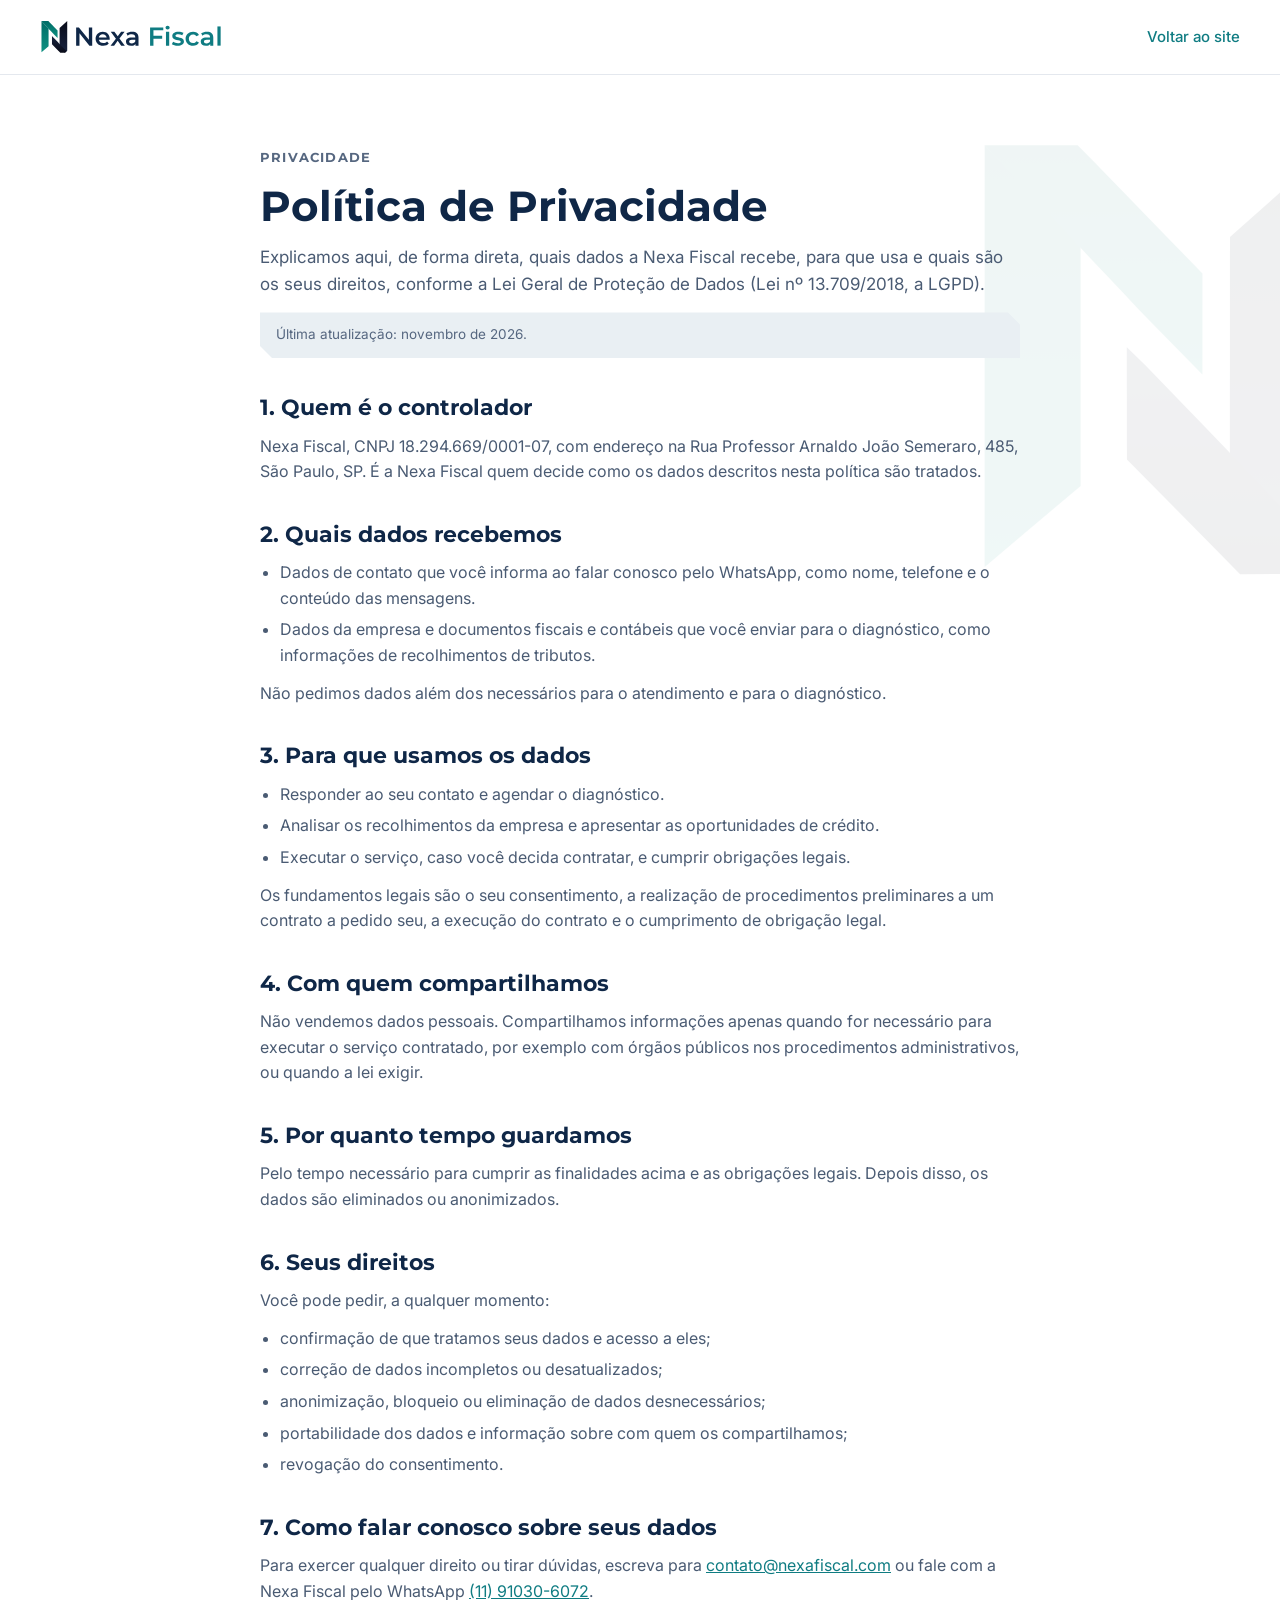
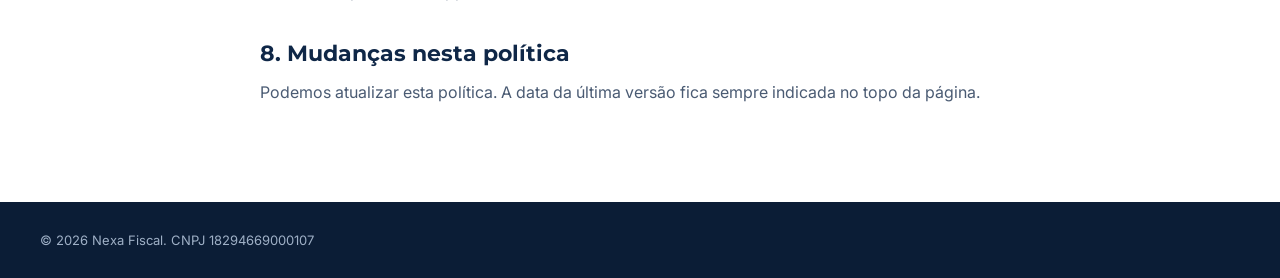
==== privacidade.html @ aec98409 "Add files via upload" ====
<!doctype html>
<html lang="pt-BR">
<head>
<meta charset="utf-8">
<meta name="viewport" content="width=device-width, initial-scale=1">
<title>Política de Privacidade | Nexa Fiscal</title>
<meta name="description" content="Saiba quais dados a Nexa Fiscal recebe, para que usa e quais são os seus direitos, conforme a LGPD.">
<link rel="canonical" href="https://nexafiscal.com/privacidade">
<meta name="theme-color" content="#0F2747">
<link rel="icon" href="/favicon.svg" type="image/svg+xml">
<meta property="og:type" content="website">
<meta property="og:locale" content="pt_BR">
<meta property="og:site_name" content="Nexa Fiscal">
<meta property="og:title" content="Política de Privacidade | Nexa Fiscal">
<meta property="og:url" content="https://nexafiscal.com/privacidade">
<meta property="og:image" content="https://nexafiscal.com/og-image.png">
<link rel="preconnect" href="https://fonts.googleapis.com">
<link rel="preconnect" href="https://fonts.gstatic.com" crossorigin>
<link href="https://fonts.googleapis.com/css2?family=Inter:wght@400;500;600&amp;family=Montserrat:wght@600;700&amp;display=swap" rel="stylesheet">
<link rel="stylesheet" href="/styles.css">
</head>
<body>
<div class="pv">

<div class="pv-top">
<img class="pv-wm" src="/img/nexa-icone.svg" alt="" aria-hidden="true">
<header style="border-bottom: 1px solid #E4E8EE; position: relative;">
<div style="max-width: 1200px; margin: 0 auto; padding: 20px 24px; display: flex; align-items: center; justify-content: space-between; gap: 24px;">
<a href="/" aria-label="Nexa Fiscal, voltar para a página inicial"><img src="/img/nexa-logo.svg" alt="Nexa Fiscal" width="182" height="34" style="height: 34px; width: auto; display: block;"></a>
<a href="/" style="font-size: 15px; font-weight: 500; text-decoration: none;">Voltar ao site</a>
</div>
</header>

<main class="pv-wrap" style="max-width: 760px; margin: 0 auto; padding: 72px 24px 96px; display: flex; flex-direction: column; gap: 36px;">

<div style="display: flex; flex-direction: column; gap: 14px;">
<span style="font-family: Montserrat, system-ui, sans-serif; font-weight: 700; font-size: 13px; letter-spacing: 1.2px; text-transform: uppercase; color: #566780;">Privacidade</span>
<h1 class="pv-h1" style="font-size: 42px; line-height: 1.15; font-weight: 700;">Política de Privacidade</h1>
<p style="font-size: 17px; color: #4A5B73;">Explicamos aqui, de forma direta, quais dados a Nexa Fiscal recebe, para que usa e quais são os seus direitos, conforme a Lei Geral de Proteção de Dados (Lei nº 13.709/2018, a LGPD).</p>
<p style="font-size: 13.5px; color: #566780; background: #E9EFF3; padding: 12px 22px 12px 16px; clip-path: polygon(0 0, calc(100% - 12px) 0, 100% 12px, 100% 100%, 12px 100%, 0 calc(100% - 12px));">Última atualização: novembro de 2026.</p>
</div>

<section style="display: flex; flex-direction: column; gap: 12px;">
<h2 style="font-size: 22px; line-height: 1.25;">1. Quem é o controlador</h2>
<p style="font-size: 16px; color: #4A5B73;">Nexa Fiscal, CNPJ 18.294.669/0001-07, com endereço na Rua Professor Arnaldo João Semeraro, 485, São Paulo, SP. É a Nexa Fiscal quem decide como os dados descritos nesta política são tratados.</p>
</section>

<section style="display: flex; flex-direction: column; gap: 12px;">
<h2 style="font-size: 22px; line-height: 1.25;">2. Quais dados recebemos</h2>
<ul style="font-size: 16px; color: #4A5B73;">
<li>Dados de contato que você informa ao falar conosco pelo WhatsApp, como nome, telefone e o conteúdo das mensagens.</li>
<li>Dados da empresa e documentos fiscais e contábeis que você enviar para o diagnóstico, como informações de recolhimentos de tributos.</li>
</ul>
<p style="font-size: 16px; color: #4A5B73;">Não pedimos dados além dos necessários para o atendimento e para o diagnóstico.</p>
</section>

<section style="display: flex; flex-direction: column; gap: 12px;">
<h2 style="font-size: 22px; line-height: 1.25;">3. Para que usamos os dados</h2>
<ul style="font-size: 16px; color: #4A5B73;">
<li>Responder ao seu contato e agendar o diagnóstico.</li>
<li>Analisar os recolhimentos da empresa e apresentar as oportunidades de crédito.</li>
<li>Executar o serviço, caso você decida contratar, e cumprir obrigações legais.</li>
</ul>
<p style="font-size: 16px; color: #4A5B73;">Os fundamentos legais são o seu consentimento, a realização de procedimentos preliminares a um contrato a pedido seu, a execução do contrato e o cumprimento de obrigação legal.</p>
</section>

<section style="display: flex; flex-direction: column; gap: 12px;">
<h2 style="font-size: 22px; line-height: 1.25;">4. Com quem compartilhamos</h2>
<p style="font-size: 16px; color: #4A5B73;">Não vendemos dados pessoais. Compartilhamos informações apenas quando for necessário para executar o serviço contratado, por exemplo com órgãos públicos nos procedimentos administrativos, ou quando a lei exigir.</p>
</section>

<section style="display: flex; flex-direction: column; gap: 12px;">
<h2 style="font-size: 22px; line-height: 1.25;">5. Por quanto tempo guardamos</h2>
<p style="font-size: 16px; color: #4A5B73;">Pelo tempo necessário para cumprir as finalidades acima e as obrigações legais. Depois disso, os dados são eliminados ou anonimizados.</p>
</section>

<section style="display: flex; flex-direction: column; gap: 12px;">
<h2 style="font-size: 22px; line-height: 1.25;">6. Seus direitos</h2>
<p style="font-size: 16px; color: #4A5B73;">Você pode pedir, a qualquer momento:</p>
<ul style="font-size: 16px; color: #4A5B73;">
<li>confirmação de que tratamos seus dados e acesso a eles;</li>
<li>correção de dados incompletos ou desatualizados;</li>
<li>anonimização, bloqueio ou eliminação de dados desnecessários;</li>
<li>portabilidade dos dados e informação sobre com quem os compartilhamos;</li>
<li>revogação do consentimento.</li>
</ul>
</section>

<section style="display: flex; flex-direction: column; gap: 12px;">
<h2 style="font-size: 22px; line-height: 1.25;">7. Como falar conosco sobre seus dados</h2>
<p style="font-size: 16px; color: #4A5B73;">Para exercer qualquer direito ou tirar dúvidas, escreva para <a href="mailto:contato@nexafiscal.com">contato@nexafiscal.com</a> ou fale com a Nexa Fiscal pelo WhatsApp <a href="https://wa.me/5511910306072?text=Ol%C3%A1!%20Li%20a%20Pol%C3%ADtica%20de%20Privacidade%20da%20Nexa%20Fiscal%20e%20tenho%20uma%20d%C3%BAvida%20sobre%20meus%20dados." target="_blank" rel="noopener">(11) 91030-6072</a>.</p>
</section>

<section style="display: flex; flex-direction: column; gap: 12px;">
<h2 style="font-size: 22px; line-height: 1.25;">8. Mudanças nesta política</h2>
<p style="font-size: 16px; color: #4A5B73;">Podemos atualizar esta política. A data da última versão fica sempre indicada no topo da página.</p>
</section>

</main>
</div>

<footer style="background: #0B1D36; color: #9FB0C6;">
<div style="max-width: 1200px; margin: 0 auto; padding: 28px 24px; font-size: 13px;">© 2026 Nexa Fiscal. CNPJ&nbsp;18294669000107</div>
</footer>

</div>
</body>
</html>
---- styles.css ----
html{scroll-behavior:auto}
@media (prefers-reduced-motion:no-preference){html{scroll-behavior:smooth}}
body{margin:0;background:#FFFFFF}
a{color:#0F7C82}a:hover{color:#0F2747}
.nb{font-family:Inter,system-ui,sans-serif;color:#0F2747;background:#FFFFFF;line-height:1.55}
.nb h1,.nb h2,.nb h3{font-family:Montserrat,system-ui,sans-serif;margin:0}
.nb p{margin:0}
.nb{--cut-xs:8px;--cut-s:14px;--cut-m:20px;--cut-l:32px}
.nb-cut-l{clip-path:polygon(0 0,calc(100% - var(--cut-l)) 0,100% var(--cut-l),100% 100%,var(--cut-l) 100%,0 calc(100% - var(--cut-l)))}
.nb-btn{clip-path:polygon(0 0,calc(100% - var(--cut-s)) 0,100% var(--cut-s),100% 100%,var(--cut-s) 100%,0 calc(100% - var(--cut-s)))}
.nb .nb-btn:focus-visible{outline:3px solid #FFFFFF;outline-offset:-6px;border-radius:0}
.nb-cut-m{clip-path:polygon(0 0,calc(100% - var(--cut-m)) 0,100% var(--cut-m),100% 100%,var(--cut-m) 100%,0 calc(100% - var(--cut-m)))}
.nb-ic{clip-path:polygon(0 0,calc(100% - 10px) 0,100% 10px,100% 100%,10px 100%,0 calc(100% - 10px))}
.nb-notch{position:relative}
.nb-notch{--n:64px}
.nb-notch::before{content:"";position:absolute;top:-2px;right:0;width:var(--n);height:calc(var(--n) + 2px);background:var(--prev);clip-path:polygon(0 0,100% 0,100% 100%,0 2px);z-index:2;pointer-events:none}
.nb-cta-box{position:relative;overflow:hidden}
.nb-cta-box>*{position:relative;z-index:1}
.nb-cta-box>.nb-wm2{position:absolute;z-index:0;right:-30px;top:50%;transform:translateY(-50%);height:130%;width:auto;opacity:.14;pointer-events:none}
.nb-btn{display:inline-flex;align-items:center;justify-content:center;gap:10px;min-height:50px;padding:0 26px;border-radius:0;font-family:Montserrat,system-ui,sans-serif;font-weight:700;font-size:15px;text-decoration:none;box-sizing:border-box;border:0;cursor:pointer;white-space:nowrap}
.nb-btn-primary{background:#0F2747;color:#FFFFFF}
.nb-btn-primary:hover{background:#16345C;color:#FFFFFF}
.nb-btn-green{background:#237A55;color:#FFFFFF}
.nb-btn-green:hover{background:#1C6446;color:#FFFFFF}
.nb-btn-green,.nb-btn-primary{position:relative;isolation:isolate;transition:transform .2s}
.nb-btn-green::after,.nb-btn-primary::after{content:"";position:absolute;inset:1.5px;z-index:-1;transition:background .2s;clip-path:polygon(0 0,calc(100% - var(--cut-s) + .7px) 0,100% calc(var(--cut-s) - .7px),100% 100%,calc(var(--cut-s) - .7px) 100%,0 calc(100% - var(--cut-s) + .7px))}
.nb-btn-green:hover,.nb-btn-primary:hover{transform:translateY(-2px)}
.nb-btn-green::before,.nb-hbtn::before{content:"";flex:none;width:18px;height:18px;background:currentColor;-webkit-mask:url("data:image/svg+xml,%3Csvg xmlns='http://www.w3.org/2000/svg' viewBox='0 0 24 24'%3E%3Cpath d='M17.472 14.382c-.297-.149-1.758-.867-2.03-.967-.273-.099-.471-.148-.67.15-.197.297-.767.966-.94 1.164-.173.199-.347.223-.644.075-.297-.15-1.255-.463-2.39-1.475-.883-.788-1.48-1.761-1.653-2.059-.173-.297-.018-.458.13-.606.134-.133.298-.347.446-.52.149-.174.198-.298.298-.497.099-.198.05-.371-.025-.52-.075-.149-.669-1.612-.916-2.207-.242-.579-.487-.5-.669-.51-.173-.008-.371-.01-.57-.01-.198 0-.52.074-.792.372-.272.297-1.04 1.016-1.04 2.479 0 1.462 1.065 2.875 1.213 3.074.149.198 2.096 3.2 5.077 4.487.709.306 1.262.489 1.694.625.712.227 1.36.195 1.871.118.571-.085 1.758-.719 2.006-1.413.248-.694.248-1.289.173-1.413-.074-.124-.272-.198-.57-.347m-5.421 7.403h-.004a9.87 9.87 0 01-5.031-1.378l-.361-.214-3.741.982.998-3.648-.235-.374a9.86 9.86 0 01-1.51-5.26c.001-5.45 4.436-9.884 9.888-9.884 2.64 0 5.122 1.03 6.988 2.898a9.825 9.825 0 012.893 6.994c-.003 5.45-4.437 9.884-9.885 9.884m8.413-18.297A11.815 11.815 0 0012.05 0C5.495 0 .16 5.335.157 11.892c0 2.096.547 4.142 1.588 5.945L.057 24l6.305-1.654a11.882 11.882 0 005.683 1.448h.005c6.554 0 11.89-5.335 11.893-11.893a11.821 11.821 0 00-3.48-8.413Z'/%3E%3C/svg%3E") center/contain no-repeat;mask:url("data:image/svg+xml,%3Csvg xmlns='http://www.w3.org/2000/svg' viewBox='0 0 24 24'%3E%3Cpath d='M17.472 14.382c-.297-.149-1.758-.867-2.03-.967-.273-.099-.471-.148-.67.15-.197.297-.767.966-.94 1.164-.173.199-.347.223-.644.075-.297-.15-1.255-.463-2.39-1.475-.883-.788-1.48-1.761-1.653-2.059-.173-.297-.018-.458.13-.606.134-.133.298-.347.446-.52.149-.174.198-.298.298-.497.099-.198.05-.371-.025-.52-.075-.149-.669-1.612-.916-2.207-.242-.579-.487-.5-.669-.51-.173-.008-.371-.01-.57-.01-.198 0-.52.074-.792.372-.272.297-1.04 1.016-1.04 2.479 0 1.462 1.065 2.875 1.213 3.074.149.198 2.096 3.2 5.077 4.487.709.306 1.262.489 1.694.625.712.227 1.36.195 1.871.118.571-.085 1.758-.719 2.006-1.413.248-.694.248-1.289.173-1.413-.074-.124-.272-.198-.57-.347m-5.421 7.403h-.004a9.87 9.87 0 01-5.031-1.378l-.361-.214-3.741.982.998-3.648-.235-.374a9.86 9.86 0 01-1.51-5.26c.001-5.45 4.436-9.884 9.888-9.884 2.64 0 5.122 1.03 6.988 2.898a9.825 9.825 0 012.893 6.994c-.003 5.45-4.437 9.884-9.885 9.884m8.413-18.297A11.815 11.815 0 0012.05 0C5.495 0 .16 5.335.157 11.892c0 2.096.547 4.142 1.588 5.945L.057 24l6.305-1.654a11.882 11.882 0 005.683 1.448h.005c6.554 0 11.89-5.335 11.893-11.893a11.821 11.821 0 00-3.48-8.413Z'/%3E%3C/svg%3E") center/contain no-repeat}
.nb-btn-green,.nb-btn-green:hover{background:#7FDDB3}
.nb-btn-green::after{background:linear-gradient(135deg,#2E9E6F,#237A55)}
.nb-btn-green:hover::after{background:linear-gradient(135deg,#237A55,#1C6446)}
.nb-btn-primary,.nb-btn-primary:hover{background:#5E7FA8}
.nb-btn-primary::after{background:#0F2747}
.nb-btn-primary:hover::after{background:#16345C}
@media (prefers-reduced-motion:reduce){.nb-btn-green:hover,.nb-btn-primary:hover{transform:none}}
.nb-btn-line{background:transparent;border:1.5px solid #B5C0CE;color:#0F2747}
.nb-btn-line:hover{border-color:#0F2747;color:#0F2747}
.nb-btn-ghost{position:relative;isolation:isolate;background:#44576F;border:0;color:#FFFFFF;min-height:44px;font-size:14px}
.nb-btn-ghost::before{content:"";position:absolute;inset:1px;z-index:-1;background:#223856;clip-path:polygon(0 0,calc(100% - var(--cut-s) + .6px) 0,100% calc(var(--cut-s) - .6px),100% 100%,calc(var(--cut-s) - .6px) 100%,0 calc(100% - var(--cut-s) + .6px))}
.nb-btn-ghost:hover{background:#44576F;color:#FFFFFF}
.nb-btn-ghost:hover::before{background:#354A64}
.nb-nav a{color:#26384F;text-decoration:none;font-weight:500;font-size:15px}
.nb-nav a:hover{color:#0F7C82}
.nb-skip{position:absolute;left:-9999px;top:8px;z-index:50;background:#0F2747;color:#FFFFFF;padding:10px 16px;border-radius:8px;font-weight:600;font-size:14px;text-decoration:none}
.nb-skip:focus{left:8px;color:#FFFFFF}
.nb-sr{position:absolute;width:1px;height:1px;overflow:hidden;clip:rect(0 0 0 0);white-space:nowrap}
.nb a:focus-visible,.nb button:focus-visible,.nb summary:focus-visible{outline:3px solid #0F7C82;outline-offset:3px;border-radius:6px}
#nb-creditos a:focus-visible,#nb-creditos button:focus-visible,.nb-foot a:focus-visible{outline-color:#6FD3A6}
.nb-head{position:sticky;top:0;z-index:20;margin-bottom:-85px;background:rgba(255,255,255,.72);-webkit-backdrop-filter:blur(18px) saturate(1.4);backdrop-filter:blur(18px) saturate(1.4);border-bottom:1px solid rgba(15,39,71,.08)}
.nb-hbtn{white-space:nowrap}
.nb-head{transition:background .25s}
.nb-head.nb-head-lt{background:rgba(255,255,255,.95)}
.nb-m{display:none}
.nb-logo-ic{display:none}
.nb-par{position:relative;background:#D5DDE7}
.nb-par::before{content:"";position:absolute;inset:1.5px;background:#FFFFFF;clip-path:polygon(0 0,calc(100% - var(--cut-m) + .9px) 0,100% calc(var(--cut-m) - .9px),100% 100%,calc(var(--cut-m) - .9px) 100%,0 calc(100% - var(--cut-m) + .9px))}
.nb-par>*{position:relative}
.nb-faq-list{counter-reset:q}
.nb-faq details{margin-bottom:10px;background:#F4F6F9;clip-path:polygon(0 0,calc(100% - 16px) 0,100% 16px,100% 100%,16px 100%,0 calc(100% - 16px));transition:background .2s}
.nb-faq details[open]{background:#E2F1F2}
.nb-faq summary::before{counter-increment:q;content:counter(q,decimal-leading-zero);flex:none;width:22px;font-family:Montserrat,system-ui,sans-serif;font-weight:700;font-size:14px;letter-spacing:1px;color:#0F7C82}
.nb-faq summary:hover{color:#0F7C82}
.nb .nb-faq summary:focus-visible{outline-offset:-6px}
.nb-faq .nb-faq-g{font-family:Montserrat,system-ui,sans-serif;font-weight:700;font-size:12px;letter-spacing:1.2px;text-transform:uppercase;color:#566780;margin:28px 0 12px}
.nb-faq .nb-faq-g:first-child{margin-top:0}
.nb-faq summary{list-style:none;cursor:pointer;display:flex;align-items:center;gap:16px;padding:22px 24px;font-family:Montserrat,system-ui,sans-serif;font-weight:600;font-size:18px;line-height:1.35;color:#0F2747}
.nb-faq summary::-webkit-details-marker{display:none}
.nb-faq summary svg{flex:none;margin-left:auto;transition:transform .2s}
.nb-faq details[open] summary svg{transform:rotate(180deg)}
.nb-faq .nb-ans{padding:0 24px 24px 62px;font-size:16px;color:#4A5B73;max-width:760px}
section[id]{scroll-margin-top:84px}
#nb-topo{position:relative;overflow:hidden}
#nb-topo>*{position:relative;z-index:1}
#nb-topo::before{content:"";position:absolute;inset:0;z-index:0;background-image:radial-gradient(rgba(15,39,71,.13) 1px,transparent 1.4px);background-size:24px 24px;-webkit-mask-image:linear-gradient(180deg,#000 0%,transparent 70%);mask-image:linear-gradient(180deg,#000 0%,transparent 70%)}
#nb-topo::after{content:"";position:absolute;z-index:0;width:640px;height:640px;right:-160px;top:-200px;border-radius:50%;background:radial-gradient(circle,rgba(15,124,130,.18),transparent 65%);pointer-events:none}
#nb-dor h2,#nb-dor>div>p{color:#FFFFFF !important}
#nb-dor .nb-dcard{background:#FFFFFF}
.nb-rise,.nb-rise2,.nb-rise3,.nb-hero-card{animation:nbrise .7s ease both}
.nb-rise2{animation-delay:.1s}
.nb-rise3{animation-delay:.2s}
.nb-hero-card{animation-delay:.3s}
@keyframes nbrise{from{opacity:0;transform:translate(-14px,14px)}to{opacity:1;transform:none}}
.nb-pill{display:inline-flex;align-items:center;gap:7px;padding:4px 0;margin-right:14px;background:transparent;font-size:14px;font-weight:500;color:#4A5B73}
.nb-pill svg{flex:none;width:16px;height:16px;padding:3px;box-sizing:border-box;background:#E2F1F2;border-radius:50%}
.nb-step{display:flex;align-items:center;gap:12px;font-size:14.5px;color:#E6ECF3;transition:opacity .3s}
.nb-step-wait{opacity:.5}
.nb-ico{width:22px;height:22px;border-radius:0;background:rgba(255,255,255,.16);clip-path:polygon(0 0,calc(100% - 7px) 0,100% 7px,100% 100%,7px 100%,0 calc(100% - 7px));display:flex;align-items:center;justify-content:center;flex:none;transition:background .3s}
.nb-ico-run{background:rgba(111,211,166,.6);animation:nbpulse 1s ease-in-out infinite}
.nb-ico-done{background:#6FD3A6}
.nb-marquee{overflow:hidden;-webkit-mask-image:linear-gradient(90deg,transparent,#000 10%,#000 90%,transparent);mask-image:linear-gradient(90deg,transparent,#000 10%,#000 90%,transparent)}
.nb-track{display:flex;align-items:center;width:max-content;animation:nbscroll 50s linear infinite}
.nb-marquee:hover .nb-track{animation-play-state:paused}
.nb-logo{flex:none;width:150px;height:64px;margin-right:56px;display:flex;align-items:center;justify-content:center}
.nb-logo img{max-width:150px;max-height:56px;width:auto;height:auto;object-fit:contain;filter:grayscale(1);opacity:.6;transition:filter .3s,opacity .3s}
.nb-logo:hover img{filter:none;opacity:1}
@keyframes nbscroll{to{transform:translateX(-50%)}}
.nb-val{font-family:Montserrat,system-ui,sans-serif;font-weight:700;font-variant-numeric:tabular-nums;letter-spacing:.3px;transition:filter .25s,opacity .25s,color .3s}
.nb-hidden{filter:blur(8px);opacity:.5;color:#FFFFFF}
.nb-scr{color:#6FD3A6}
.nb-shown{color:#FFFFFF}
.nb-tot-hidden{filter:blur(9px);opacity:.45;color:#0F2747}
.nb-tot-scr{color:#0F7C82}
.nb-tot-shown{color:#1C6446}
.nb-card{position:relative;background:#2C415D;transition:background .5s}
.nb-card::before{content:"";position:absolute;inset:1px;background:#19304E;transition:background .5s;clip-path:polygon(0 0,calc(100% - var(--cut-m) + .6px) 0,100% calc(var(--cut-m) - .6px),100% 100%,calc(var(--cut-m) - .6px) 100%,0 calc(100% - var(--cut-m) + .6px))}
.nb-card>*{position:relative}
.nb-card-on{background:#44867B !important}
.nb-card-on::before{background:#0F3550}
.nb-dot{width:8px;height:8px;border-radius:0;clip-path:polygon(0 0,5px 0,100% 3px,100% 100%,3px 100%,0 5px);background:#6FD3A6;display:inline-block}
.nb-dot-live{animation:nbpulse 1s ease-in-out infinite}
@keyframes nbpulse{50%{opacity:.25}}
.nb-chip{font-size:12px;font-weight:600;padding:4px 12px 4px 10px;border-radius:0;clip-path:polygon(0 0,calc(100% - 6px) 0,100% 6px,100% 100%,6px 100%,0 calc(100% - 6px))}
#nb-topo>.nb-wm{position:absolute;z-index:0;right:-70px;top:96px;height:640px;width:auto;opacity:.07;pointer-events:none}
.nb-chip-wait{background:rgba(255,255,255,.08);color:#9FB0C6}
.nb-chip-run{background:rgba(111,211,166,.14);color:#6FD3A6}
.nb-chip-ok{background:#6FD3A6;color:#0F2747}
.nb-foot a{color:#C3CEDD;text-decoration:none}
.nb-foot a:hover{color:#FFFFFF}
.nb-foot li{display:flex;align-items:center}
.nb-foot li>a,.nb-foot ul+a{display:inline-flex;align-items:center;line-height:20px}
.nb-foot ul+a{padding-left:28px;border-left:1px solid rgba(255,255,255,.2)}
.pv h1,.pv h2{font-family:Montserrat,system-ui,sans-serif;margin:0;color:#0F2747}
.pv p,.pv ul{margin:0}
.pv ul{padding-left:20px;display:flex;flex-direction:column;gap:6px}
.pv a:focus-visible{outline:3px solid #0F7C82;outline-offset:3px;border-radius:6px}
.pv{font-family:Inter,system-ui,sans-serif;color:#0F2747;background:#FFFFFF;line-height:1.6}
.pv-top>main{position:relative;z-index:1}
.pv-wm{position:absolute;right:-60px;top:130px;height:460px;width:auto;opacity:.06;pointer-events:none}
.pv-top{position:relative;overflow:hidden}
@media (max-width:860px){
.nb{--cut-xs:6px;--cut-s:10px;--cut-m:14px;--cut-l:22px}
#nb-topo>.nb-wm{height:360px;right:-90px;top:72px}
.nb-nav{display:none !important}
.nb-h1{font-size:clamp(26px,7.4vw,40px) !important}
.nb-h2{font-size:30px !important}
.nb-sec{padding-top:56px !important;padding-bottom:56px !important}
#nb-contato{padding-top:0 !important}
#nb-contato>div{padding:0 16px !important}
.nb-total{flex-direction:column !important;align-items:flex-start !important}
.nb-total-val{font-size:32px !important}
.nb-total{padding:24px 20px !important}
.nb-hin{padding:14px 16px !important;gap:12px !important}
.nb-logo-h{height:28px !important}
.nb-logo-ic{display:block !important;height:36px !important;width:auto}
.nb-hbtn{min-height:44px !important;padding:0 14px !important;font-size:13px !important}
.nb-d{display:none !important}
.nb-m{display:inline !important}
.nb-head{margin-bottom:-73px !important}
.nb-hero-in{padding:112px 20px 36px !important}
.nb-eco{padding:32px 22px !important;gap:32px !important}
.nb-cta-box{padding:48px 16px !important}
.nb-faq summary{font-size:16px}
.nb-hero-in{gap:36px !important}
.nb-hero-txt{align-items:center !important;text-align:center !important}
.nb-hero-btns,.nb-chips{justify-content:center !important}
.nb-hero-wrap{flex:1 1 100% !important;max-width:none !important}
.nb-hero-val{font-size:30px !important}
.nb-cdesc{min-height:0 !important}
.nb-hero-card{padding:22px !important}
.nb-hero-btns>a.nb-btn{width:100%;padding:0 12px}
#nb-topo .nb-marquee{margin-top:-8px}
#nb-topo>div:last-child{padding:32px 0 40px !important}
#nb-dor .nb-dcard{flex-direction:row !important;align-items:center !important;padding:18px !important;gap:14px !important}
#nb-dor .nb-dcard>span{flex:none}
#nb-dor>div{gap:24px !important}
#nb-dor h2{margin-top:-12px !important}
#nb-creditos>div{gap:28px !important}
#nb-creditos .nb-card{padding:22px !important}
#nb-stats>div{padding:48px 20px !important;gap:24px !important}
.nb-statgrid{grid-template-columns:1fr 1fr !important;gap:24px 16px !important}
#nb-stats div[style*="border-left"]{padding-left:12px !important}
#nb-stats span[style*="font-size: 38px"]{font-size:24px !important}
#nb-stats span[style*="14.5px"]{font-size:13px !important;line-height:1.4}
#nb-como>div{gap:28px !important}
#nb-como .nb-ccard{padding:24px !important}
#nb-como h3{font-size:22px !important}
#nb-economia .nb-epanel{padding:22px !important}
#nb-economia span[style*="font-size: 36px"]{font-size:30px !important}
#nb-confianca>div{gap:20px !important}
#nb-quem div[style*="gap: 56px"]{gap:28px !important}
#nb-quem img{max-width:220px !important;margin:0 auto}
.nb-faq summary{padding:18px 16px !important}
.nb-faq .nb-ans{padding:0 16px 20px 16px !important}
.nb-faq-side{position:static !important}
.nb-faq-in{gap:32px !important}
.nb-cta-box>.nb-wm2{height:110%;right:-50px}
.nb-notch{--n:32px}
.nb-psec{padding-top:40px !important}
.nb-par{padding:24px 20px !important;gap:20px !important}
.nb-par-ic{width:48px !important;height:48px !important}
.nb-stair{margin-top:0 !important}
.nb-par-logo{height:32px !important}
.nb-gsec{padding-top:16px !important;padding-bottom:56px !important}
.nb-gban{padding:28px 22px !important;gap:24px !important}
.nb-zg{font-size:44px !important}
.nb-glist{padding-left:0 !important;border-left:0 !important;gap:14px !important}
.nb-glist li{font-size:16px !important}
.nb-gseg{padding:22px 0 0 !important;border-left:0 !important;border-top:1px solid rgba(255,255,255,.35) !important;width:100%}
.nb-gseg img[alt="Tokio Marine"]{height:44px !important}
.nb-gseg img[alt="Porto"]{height:26px !important}
.nb-cta-box a.nb-btn{width:100%}
.nb-foot>div{padding:28px 20px 20px !important}
.pv-h1{font-size:30px !important}
.pv-wm{height:280px;right:-80px;top:110px}
.pv-wrap{padding:40px 20px 56px !important}
}
@media (max-width:980px){.nb-nav{display:none !important}}
@media (prefers-reduced-motion:reduce){.nb-track{animation:none}.nb-dot-live{animation:none}.nb-rise,.nb-rise2,.nb-rise3,.nb-hero-card,.nb-ico-run{animation:none}}
[hidden]{display:none !important}
.nb-card{display:flex;flex-direction:column}
.nb-card>div:last-child{margin-top:auto}
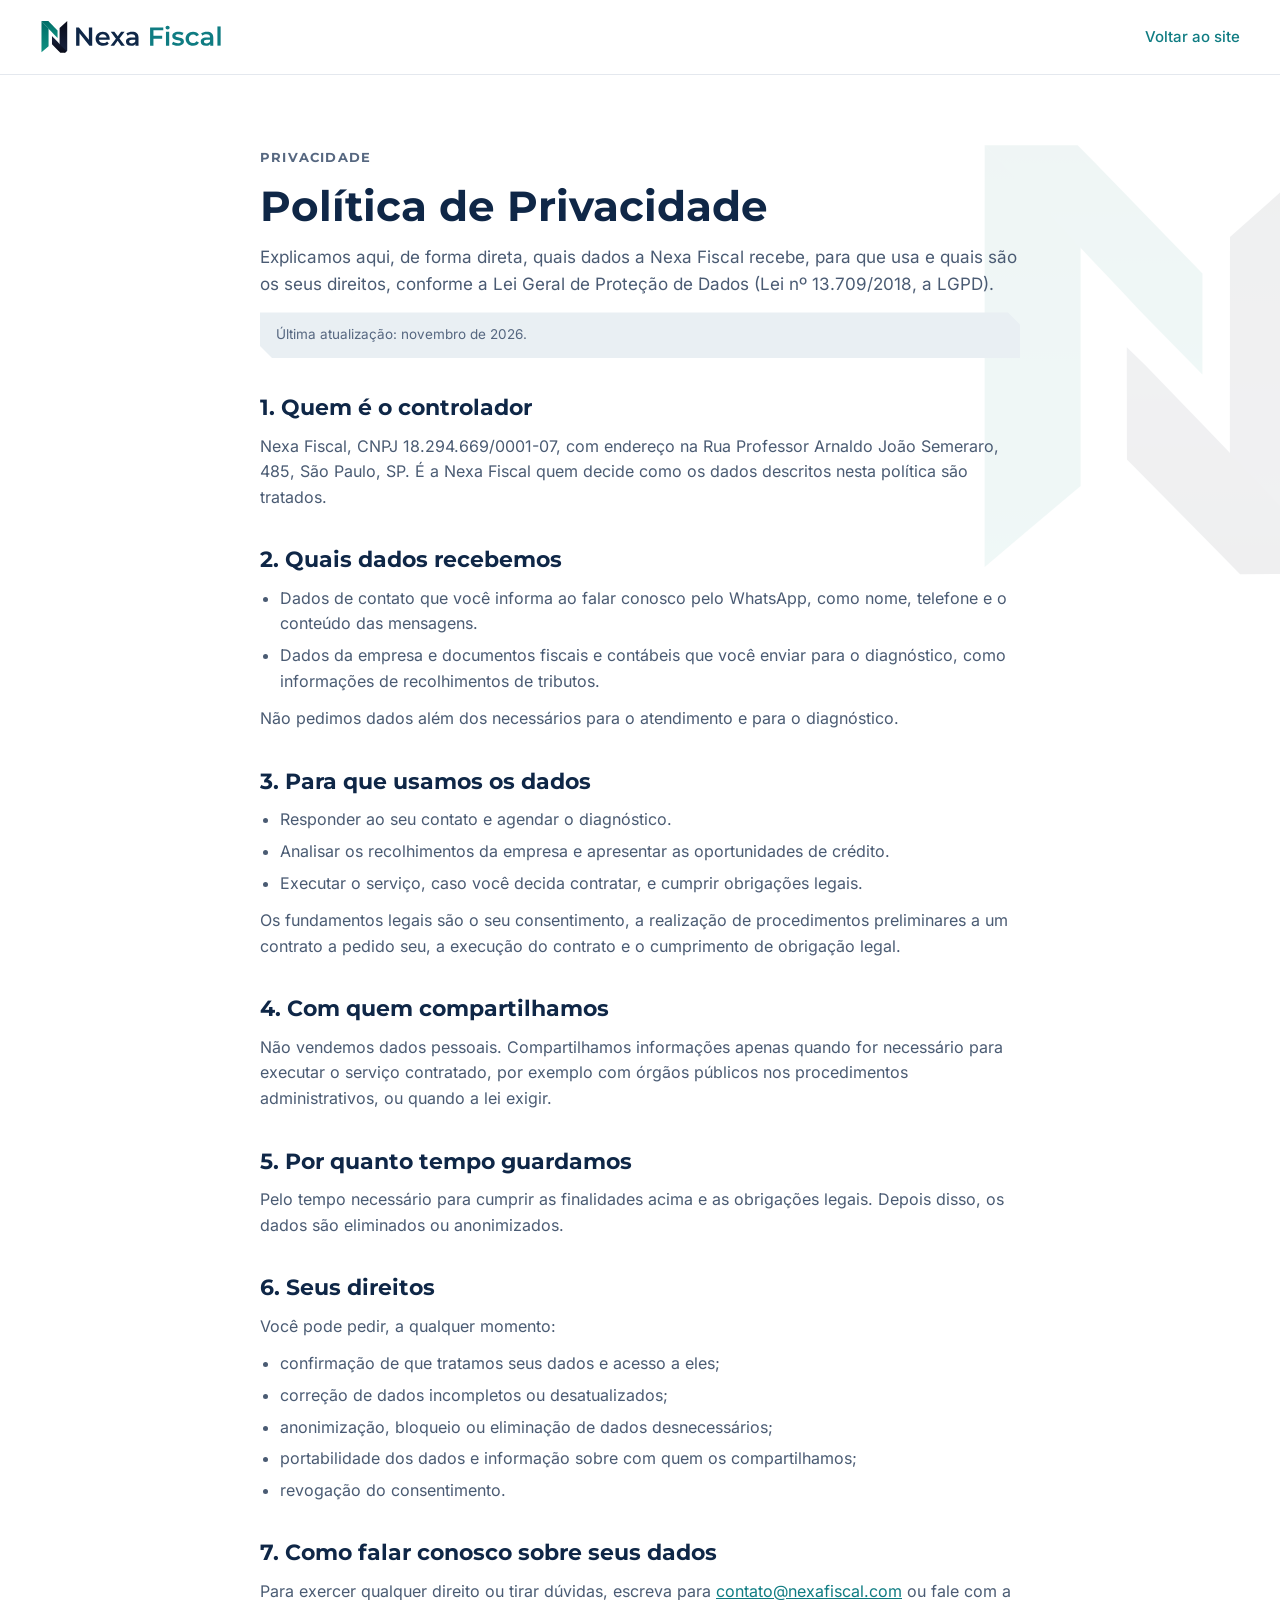
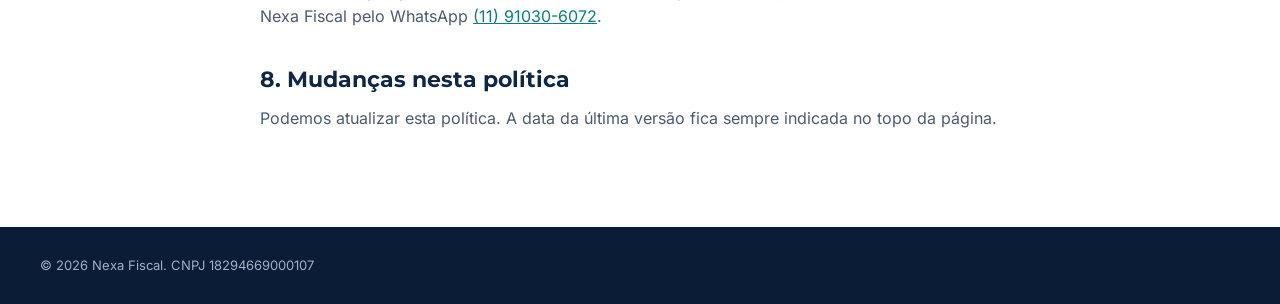
==== commit a13fcd77: "Performance: fontes locais, dimensões nas imagens do carrossel e card do hero sem fade (Lighthouse 1" ====
--- a/privacidade.html
+++ b/privacidade.html
@@ -14,9 +14,8 @@
 <meta property="og:title" content="Política de Privacidade | Nexa Fiscal">
 <meta property="og:url" content="https://nexafiscal.com/privacidade">
 <meta property="og:image" content="https://nexafiscal.com/og-image.png">
-<link rel="preconnect" href="https://fonts.googleapis.com">
-<link rel="preconnect" href="https://fonts.gstatic.com" crossorigin>
-<link href="https://fonts.googleapis.com/css2?family=Inter:wght@400;500;600&amp;family=Montserrat:wght@600;700&amp;display=swap" rel="stylesheet">
+<link rel="preload" href="/fonts/inter-400-500-600.woff2" as="font" type="font/woff2" crossorigin>
+<link rel="preload" href="/fonts/montserrat-600-700.woff2" as="font" type="font/woff2" crossorigin>
 <link rel="stylesheet" href="/styles.css">
 </head>
 <body>
--- a/styles.css
+++ b/styles.css
@@ -1,3 +1,5 @@
+@font-face{font-family:'Inter';font-style:normal;font-weight:400 600;font-display:swap;src:url(/fonts/inter-400-500-600.woff2) format('woff2');unicode-range:U+0000-00FF, U+0131, U+0152-0153, U+02BB-02BC, U+02C6, U+02DA, U+02DC, U+0304, U+0308, U+0329, U+2000-206F, U+20AC, U+2122, U+2191, U+2193, U+2212, U+2215, U+FEFF, U+FFFD}
+@font-face{font-family:'Montserrat';font-style:normal;font-weight:600 700;font-display:swap;src:url(/fonts/montserrat-600-700.woff2) format('woff2');unicode-range:U+0000-00FF, U+0131, U+0152-0153, U+02BB-02BC, U+02C6, U+02DA, U+02DC, U+0304, U+0308, U+0329, U+2000-206F, U+20AC, U+2122, U+2191, U+2193, U+2212, U+2215, U+FEFF, U+FFFD}
 html{scroll-behavior:auto}
 @media (prefers-reduced-motion:no-preference){html{scroll-behavior:smooth}}
 body{margin:0;background:#FFFFFF}
@@ -52,9 +54,10 @@
 .nb-head.nb-head-lt{background:rgba(255,255,255,.95)}
 .nb-m{display:none}
 .nb-logo-ic{display:none}
-.nb-par{position:relative;background:#D5DDE7}
-.nb-par::before{content:"";position:absolute;inset:1.5px;background:#FFFFFF;clip-path:polygon(0 0,calc(100% - var(--cut-m) + .9px) 0,100% calc(var(--cut-m) - .9px),100% 100%,calc(var(--cut-m) - .9px) 100%,0 calc(100% - var(--cut-m) + .9px))}
-.nb-par>*{position:relative}
+.nb-par{position:relative;background:#F4F6F9}
+.nb-par .nb-btn-line{position:relative;isolation:isolate;border:0;background:#B5C0CE;transition:background .2s}
+.nb-par .nb-btn-line::before{content:"";position:absolute;inset:1.5px;z-index:-1;background:#F4F6F9;clip-path:polygon(0 0,calc(100% - var(--cut-s) + .9px) 0,100% calc(var(--cut-s) - .9px),100% 100%,calc(var(--cut-s) - .9px) 100%,0 calc(100% - var(--cut-s) + .9px))}
+.nb-par .nb-btn-line:hover{background:#0F2747}
 .nb-faq-list{counter-reset:q}
 .nb-faq details{margin-bottom:10px;background:#F4F6F9;clip-path:polygon(0 0,calc(100% - 16px) 0,100% 16px,100% 100%,16px 100%,0 calc(100% - 16px));transition:background .2s}
 .nb-faq details[open]{background:#E2F1F2}
@@ -75,10 +78,12 @@
 #nb-topo::after{content:"";position:absolute;z-index:0;width:640px;height:640px;right:-160px;top:-200px;border-radius:50%;background:radial-gradient(circle,rgba(15,124,130,.18),transparent 65%);pointer-events:none}
 #nb-dor h2,#nb-dor>div>p{color:#FFFFFF !important}
 #nb-dor .nb-dcard{background:#FFFFFF}
-.nb-rise,.nb-rise2,.nb-rise3,.nb-hero-card{animation:nbrise .7s ease both}
+.nb-rise,.nb-rise2,.nb-rise3{animation:nbrise .7s ease both}
+.nb-hero-card{animation:nbrise2 .7s ease both}
 .nb-rise2{animation-delay:.1s}
 .nb-rise3{animation-delay:.2s}
-.nb-hero-card{animation-delay:.3s}
+.nb-hero-card{animation-delay:0s}
+@keyframes nbrise2{from{transform:translate(-14px,14px)}to{transform:none}}
 @keyframes nbrise{from{opacity:0;transform:translate(-14px,14px)}to{opacity:1;transform:none}}
 .nb-pill{display:inline-flex;align-items:center;gap:7px;padding:4px 0;margin-right:14px;background:transparent;font-size:14px;font-weight:500;color:#4A5B73}
 .nb-pill svg{flex:none;width:16px;height:16px;padding:3px;box-sizing:border-box;background:#E2F1F2;border-radius:50%}
@@ -135,7 +140,7 @@
 .nb-h2{font-size:30px !important}
 .nb-sec{padding-top:56px !important;padding-bottom:56px !important}
 #nb-contato{padding-top:0 !important}
-#nb-contato>div{padding:0 16px !important}
+#nb-contato>div{padding:0 24px !important}
 .nb-total{flex-direction:column !important;align-items:flex-start !important}
 .nb-total-val{font-size:32px !important}
 .nb-total{padding:24px 20px !important}
@@ -178,7 +183,9 @@
 #nb-economia span[style*="font-size: 36px"]{font-size:30px !important}
 #nb-confianca>div{gap:20px !important}
 #nb-quem div[style*="gap: 56px"]{gap:28px !important}
-#nb-quem img{max-width:220px !important;margin:0 auto}
+.nb-quem-top{display:block !important}
+.nb-quem-lbl{display:none !important}
+#nb-quem img{max-width:340px !important;width:100% !important;height:auto !important;aspect-ratio:4/5 !important;margin:0}
 .nb-faq summary{padding:18px 16px !important}
 .nb-faq .nb-ans{padding:0 16px 20px 16px !important}
 .nb-faq-side{position:static !important}
@@ -200,6 +207,7 @@
 .nb-gseg img[alt="Porto"]{height:26px !important}
 .nb-cta-box a.nb-btn{width:100%}
 .nb-foot>div{padding:28px 20px 20px !important}
+.nb-foot ul+a{padding-left:0;border-left:0}
 .pv-h1{font-size:30px !important}
 .pv-wm{height:280px;right:-80px;top:110px}
 .pv-wrap{padding:40px 20px 56px !important}
